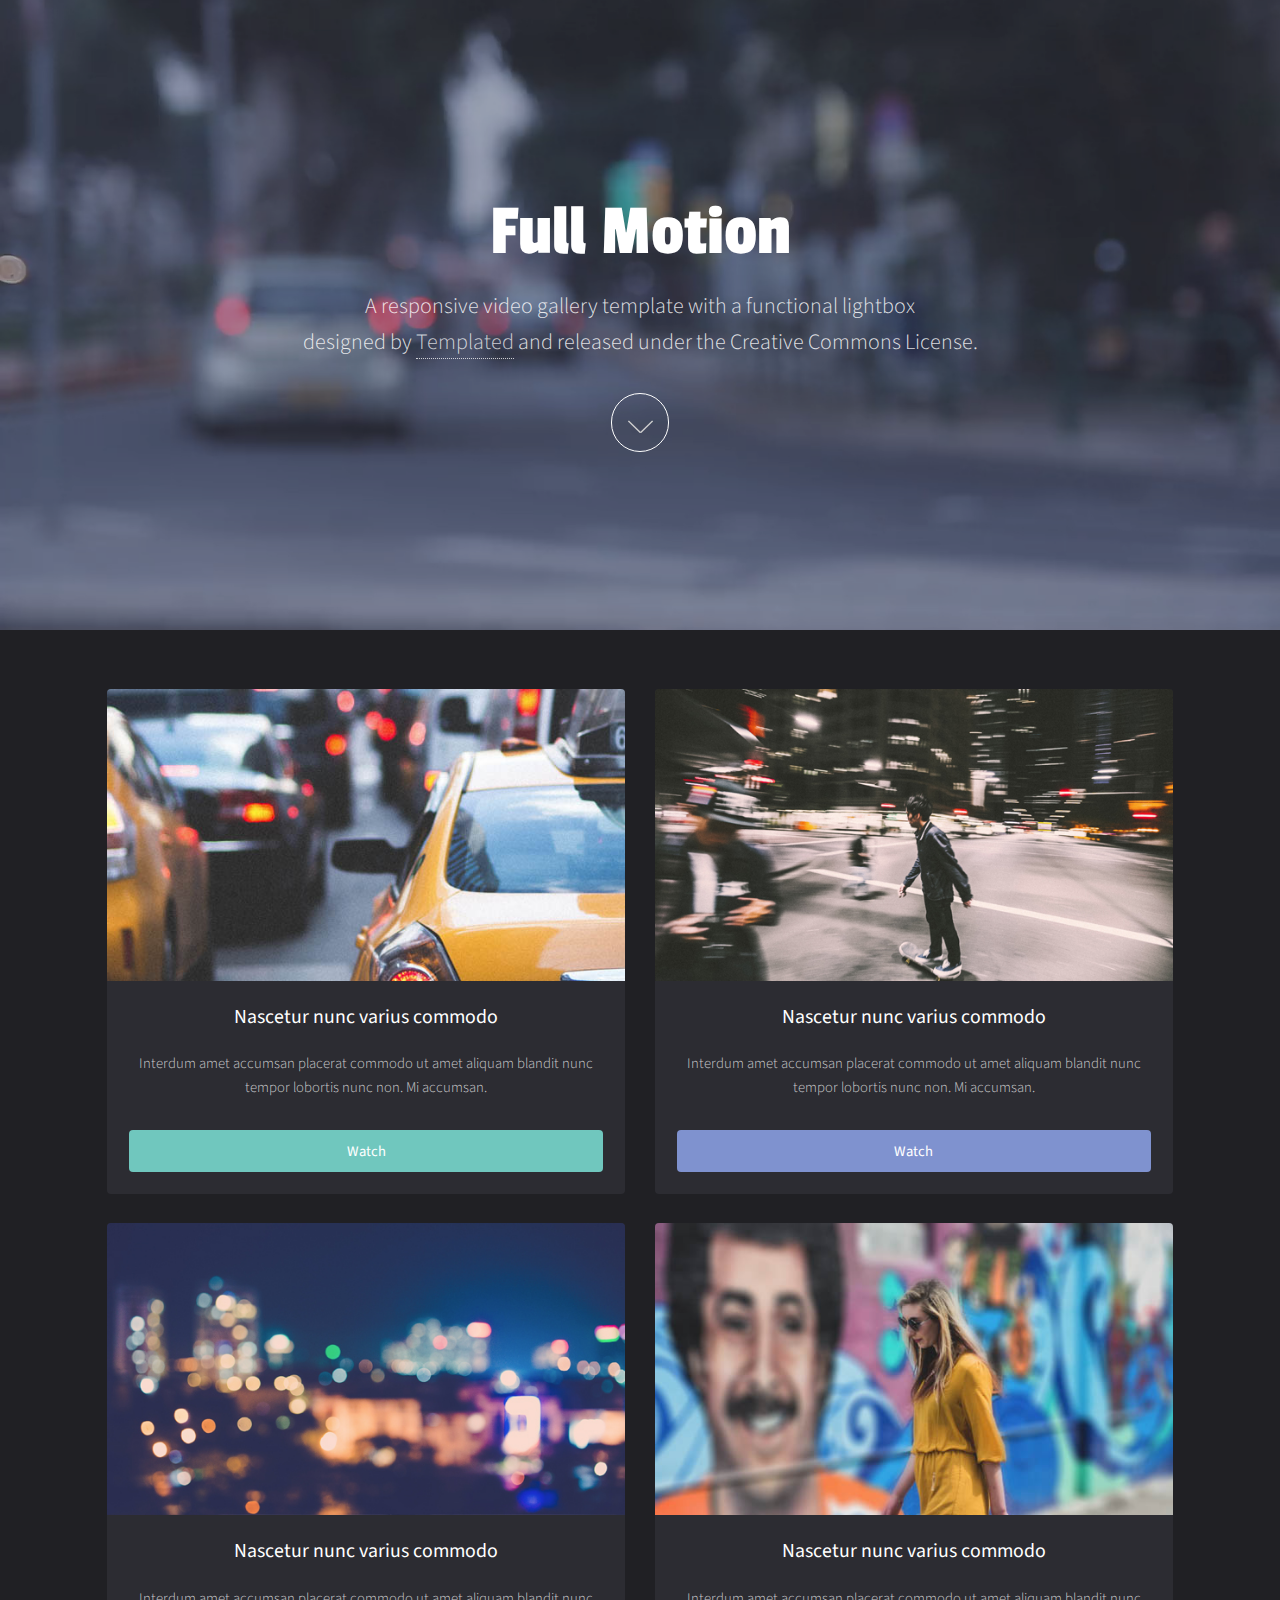
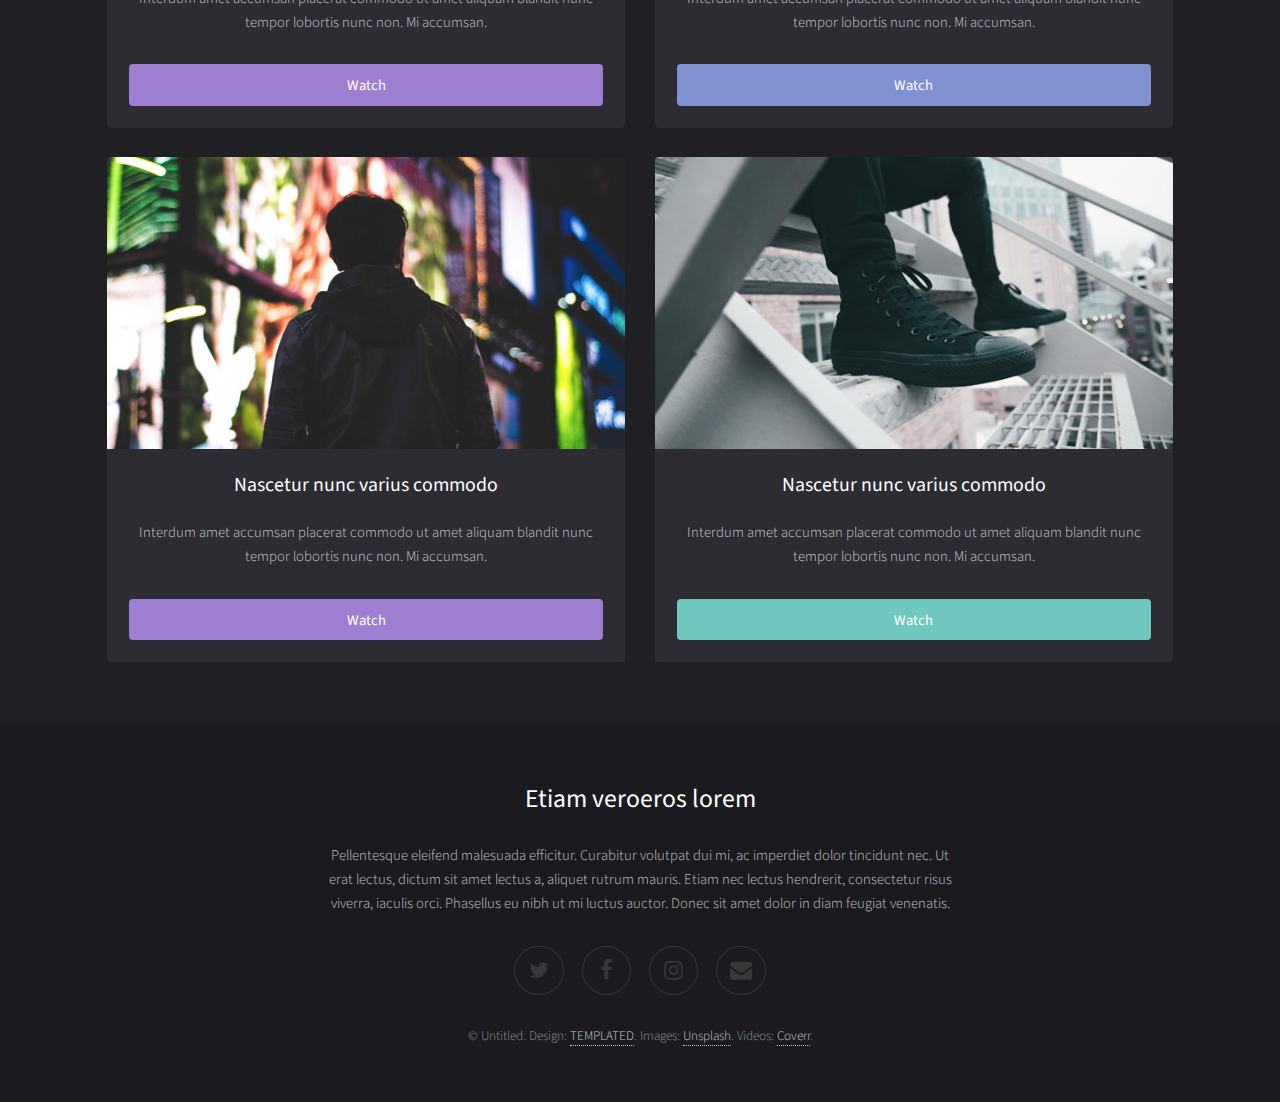
==== templated-fullmotion/index.html @ 02706903 "hi" ====
<!DOCTYPE HTML>
<!--
	Full Motion by TEMPLATED
	templated.co @templatedco
	Released for free under the Creative Commons Attribution 3.0 license (templated.co/license)
-->
<html>
	<head>
		<title>Full Motion</title>
		<meta charset="utf-8" />
		<meta name="viewport" content="width=device-width, initial-scale=1" />
		<link rel="stylesheet" href="assets/css/main.css" />
	</head>
	<body id="top">

			<!-- Banner -->
			<!--
				To use a video as your background, set data-video to the name of your video without
				its extension (eg. images/banner). Your video must be available in both .mp4 and .webm
				formats to work correctly.
			-->
				<section id="banner" data-video="images/banner">
					<div class="inner">
						<header>
							<h1>Full Motion</h1>
							<p>A responsive video gallery template with a functional lightbox<br />
							designed by <a href="https://templated.co/">Templated</a> and released under the Creative Commons License.</p>
						</header>
						<a href="#main" class="more">Learn More</a>
					</div>
				</section>

			<!-- Main -->
				<div id="main">
					<div class="inner">

					<!-- Boxes -->
						<div class="thumbnails">

							<div class="box">
								<a href="https://youtu.be/s6zR2T9vn2c" class="image fit"><img src="images/pic01.jpg" alt="" /></a>
								<div class="inner">
									<h3>Nascetur nunc varius commodo</h3>
									<p>Interdum amet accumsan placerat commodo ut amet aliquam blandit nunc tempor lobortis nunc non. Mi accumsan.</p>
									<a href="https://youtu.be/s6zR2T9vn2c" class="button fit" data-poptrox="youtube,800x400">Watch</a>
								</div>
							</div>

							<div class="box">
								<a href="https://youtu.be/s6zR2T9vn2c" class="image fit"><img src="images/pic02.jpg" alt="" /></a>
								<div class="inner">
									<h3>Nascetur nunc varius commodo</h3>
									<p>Interdum amet accumsan placerat commodo ut amet aliquam blandit nunc tempor lobortis nunc non. Mi accumsan.</p>
									<a href="https://youtu.be/s6zR2T9vn2c" class="button style2 fit" data-poptrox="youtube,800x400">Watch</a>
								</div>
							</div>

							<div class="box">
								<a href="https://youtu.be/s6zR2T9vn2c" class="image fit"><img src="images/pic03.jpg" alt="" /></a>
								<div class="inner">
									<h3>Nascetur nunc varius commodo</h3>
									<p>Interdum amet accumsan placerat commodo ut amet aliquam blandit nunc tempor lobortis nunc non. Mi accumsan.</p>
									<a href="https://youtu.be/s6zR2T9vn2c" class="button style3 fit" data-poptrox="youtube,800x400">Watch</a>
								</div>
							</div>

							<div class="box">
								<a href="https://youtu.be/s6zR2T9vn2c" class="image fit"><img src="images/pic04.jpg" alt="" /></a>
								<div class="inner">
									<h3>Nascetur nunc varius commodo</h3>
									<p>Interdum amet accumsan placerat commodo ut amet aliquam blandit nunc tempor lobortis nunc non. Mi accumsan.</p>
									<a href="https://youtu.be/s6zR2T9vn2c" class="button style2 fit" data-poptrox="youtube,800x400">Watch</a>
								</div>
							</div>

							<div class="box">
								<a href="https://youtu.be/s6zR2T9vn2c" class="image fit"><img src="images/pic05.jpg" alt="" /></a>
								<div class="inner">
									<h3>Nascetur nunc varius commodo</h3>
									<p>Interdum amet accumsan placerat commodo ut amet aliquam blandit nunc tempor lobortis nunc non. Mi accumsan.</p>
									<a href="https://youtu.be/s6zR2T9vn2c" class="button style3 fit" data-poptrox="youtube,800x400">Watch</a>
								</div>
							</div>

							<div class="box">
								<a href="https://youtu.be/s6zR2T9vn2c" class="image fit"><img src="images/pic06.jpg" alt="" /></a>
								<div class="inner">
									<h3>Nascetur nunc varius commodo</h3>
									<p>Interdum amet accumsan placerat commodo ut amet aliquam blandit nunc tempor lobortis nunc non. Mi accumsan.</p>
									<a href="https://youtu.be/s6zR2T9vn2c" class="button fit" data-poptrox="youtube,800x400">Watch</a>
								</div>
							</div>

						</div>

					</div>
				</div>

			<!-- Footer -->
				<footer id="footer">
					<div class="inner">
						<h2>Etiam veroeros lorem</h2>
						<p>Pellentesque eleifend malesuada efficitur. Curabitur volutpat dui mi, ac imperdiet dolor tincidunt nec. Ut erat lectus, dictum sit amet lectus a, aliquet rutrum mauris. Etiam nec lectus hendrerit, consectetur risus viverra, iaculis orci. Phasellus eu nibh ut mi luctus auctor. Donec sit amet dolor in diam feugiat venenatis. </p>

						<ul class="icons">
							<li><a href="#" class="icon fa-twitter"><span class="label">Twitter</span></a></li>
							<li><a href="#" class="icon fa-facebook"><span class="label">Facebook</span></a></li>
							<li><a href="#" class="icon fa-instagram"><span class="label">Instagram</span></a></li>
							<li><a href="#" class="icon fa-envelope"><span class="label">Email</span></a></li>
						</ul>
						<p class="copyright">&copy; Untitled. Design: <a href="https://templated.co">TEMPLATED</a>. Images: <a href="https://unsplash.com/">Unsplash</a>. Videos: <a href="http://coverr.co/">Coverr</a>.</p>
					</div>
				</footer>

		<!-- Scripts -->
			<script src="assets/js/jquery.min.js"></script>
			<script src="assets/js/jquery.scrolly.min.js"></script>
			<script src="assets/js/jquery.poptrox.min.js"></script>
			<script src="assets/js/skel.min.js"></script>
			<script src="assets/js/util.js"></script>
			<script src="assets/js/main.js"></script>

	</body>
</html>
---- templated-fullmotion/assets/css/main.css ----
@charset "UTF-8";
@import url(font-awesome.min.css);
@import url("https://fonts.googleapis.com/css?family=Source+Sans+Pro:300,400|Passion+One:400");

/*
	Full Motion by TEMPLATED
	templated.co @templatedco
	Released for free under the Creative Commons Attribution 3.0 license (templated.co/license)
*/

/* Reset */

	html, body, div, span, applet, object, iframe, h1, h2, h3, h4, h5, h6, p, blockquote, pre, a, abbr, acronym, address, big, cite, code, del, dfn, em, img, ins, kbd, q, s, samp, small, strike, strong, sub, sup, tt, var, b, u, i, center, dl, dt, dd, ol, ul, li, fieldset, form, label, legend, table, caption, tbody, tfoot, thead, tr, th, td, article, aside, canvas, details, embed, figure, figcaption, footer, header, hgroup, menu, nav, output, ruby, section, summary, time, mark, audio, video {
		margin: 0;
		padding: 0;
		border: 0;
		font-size: 100%;
		font: inherit;
		vertical-align: baseline;
	}

	article, aside, details, figcaption, figure, footer, header, hgroup, menu, nav, section {
		display: block;
	}

	body {
		line-height: 1;
	}

	ol, ul {
		list-style: none;
	}

	blockquote, q {
		quotes: none;
	}

	blockquote:before, blockquote:after, q:before, q:after {
		content: '';
		content: none;
	}

	table {
		border-collapse: collapse;
		border-spacing: 0;
	}

	body {
		-webkit-text-size-adjust: none;
	}

/* Box Model */

	*, *:before, *:after {
		-moz-box-sizing: border-box;
		-webkit-box-sizing: border-box;
		box-sizing: border-box;
	}

/* Basic */

	@-ms-viewport {
		width: device-width;
	}

	body {
		-ms-overflow-style: scrollbar;
	}

	@media screen and (max-width: 480px) {

		html, body {
			min-width: 320px;
		}

	}

	body {
		background: #202024;
	}

		body.is-loading *, body.is-loading *:before, body.is-loading *:after {
			-moz-animation: none !important;
			-webkit-animation: none !important;
			-ms-animation: none !important;
			animation: none !important;
			-moz-transition: none !important;
			-webkit-transition: none !important;
			-ms-transition: none !important;
			transition: none !important;
		}

/* Type */

	body, input, select, textarea {
		color: rgba(255, 255, 255, 0.75);
		font-family: "Source Sans Pro", sans-serif;
		font-size: 14pt;
		font-weight: 300;
		line-height: 1.65;
	}

		@media screen and (max-width: 1680px) {

			body, input, select, textarea {
				font-size: 11pt;
			}

		}

		@media screen and (max-width: 1280px) {

			body, input, select, textarea {
				font-size: 11pt;
			}

		}

		@media screen and (max-width: 980px) {

			body, input, select, textarea {
				font-size: 12pt;
			}

		}

		@media screen and (max-width: 736px) {

			body, input, select, textarea {
				font-size: 12pt;
			}

		}

		@media screen and (max-width: 480px) {

			body, input, select, textarea {
				font-size: 12pt;
			}

		}

	a {
		-moz-transition: background-color 0.2s ease-in-out, color 0.2s ease-in-out;
		-webkit-transition: background-color 0.2s ease-in-out, color 0.2s ease-in-out;
		-ms-transition: background-color 0.2s ease-in-out, color 0.2s ease-in-out;
		transition: background-color 0.2s ease-in-out, color 0.2s ease-in-out;
		color: rgba(255, 255, 255, 0.75);
		text-decoration: none;
		border-bottom: 1px dotted;
		outline: 0;
	}

		a:hover {
			color: #FFF;
			border: none;
		}

	strong, b {
		color: #fff;
		font-weight: 400;
	}

	em, i {
		font-style: italic;
	}

	p {
		margin: 0 0 2em 0;
	}

	h1, h2, h3, h4, h5, h6 {
		color: #fff;
		font-weight: 400;
		line-height: 1.5;
		margin: 0 0 1em 0;
	}

		h1 a, h2 a, h3 a, h4 a, h5 a, h6 a {
			color: inherit;
			text-decoration: none;
		}

	h2 {
		font-size: 1.75em;
	}

	h3 {
		font-size: 1.35em;
	}

	h4 {
		font-size: 1.1em;
	}

	h5 {
		font-size: 0.9em;
	}

	h6 {
		font-size: 0.7em;
	}

	sub {
		font-size: 0.8em;
		position: relative;
		top: 0.5em;
	}

	sup {
		font-size: 0.8em;
		position: relative;
		top: -0.5em;
	}

	blockquote {
		border-left: solid 4px rgba(144, 144, 144, 0.25);
		font-style: italic;
		margin: 0 0 2em 0;
		padding: 0.5em 0 0.5em 2em;
	}

	code {
		background: rgba(144, 144, 144, 0.075);
		border-radius: 4px;
		border: solid 1px rgba(144, 144, 144, 0.25);
		font-family: "Courier New", monospace;
		font-size: 0.9em;
		margin: 0 0.25em;
		padding: 0.25em 0.65em;
	}

	pre {
		-webkit-overflow-scrolling: touch;
		font-family: "Courier New", monospace;
		font-size: 0.9em;
		margin: 0 0 2em 0;
	}

		pre code {
			display: block;
			line-height: 1.75;
			padding: 1em 1.5em;
			overflow-x: auto;
		}

	hr {
		border: 0;
		border-bottom: solid 1px rgba(144, 144, 144, 0.25);
		margin: 2em 0;
	}

		hr.major {
			margin: 3em 0;
		}

	.align-left {
		text-align: left;
	}

	.align-center {
		text-align: center;
	}

	.align-right {
		text-align: right;
	}

/* Section/Article */

	section.special, article.special {
		text-align: center;
	}

	header p {
		color: rgba(255, 255, 255, 0.5);
		position: relative;
		margin: 0 0 1.5em 0;
	}

	header h2 + p {
		font-size: 1.25em;
		margin-top: -1em;
	}

	header h3 + p {
		font-size: 1.1em;
		margin-top: -0.8em;
	}

	header h4 + p,
	header h5 + p,
	header h6 + p {
		font-size: 0.9em;
		margin-top: -0.6em;
	}

/* Box */

	.thumbnails {
		display: -moz-flex;
		display: -webkit-flex;
		display: -ms-flex;
		display: flex;
		-moz-align-items: stretch;
		-webkit-align-items: stretch;
		-ms-align-items: stretch;
		align-items: stretch;
		-moz-justify-content: center;
		-webkit-justify-content: center;
		-ms-justify-content: center;
		justify-content: center;
		-moz-flex-wrap: wrap;
		-webkit-flex-wrap: wrap;
		-ms-flex-wrap: wrap;
		flex-wrap: wrap;
	}

		.thumbnails .box {
			margin: 0 1em 2em 1em;
			width: 30%;
		}

			@media screen and (max-width: 1280px) {

				.thumbnails .box {
					width: 45%;
				}

			}

			@media screen and (max-width: 736px) {

				.thumbnails .box {
					width: 100%;
				}

			}

/* Form */

	form {
		margin: 0 0 2em 0;
	}

	label {
		color: #fff;
		display: block;
		font-size: 0.9em;
		font-weight: 400;
		margin: 0 0 1em 0;
	}

	input[type="text"],
	input[type="password"],
	input[type="email"],
	input[type="tel"],
	select,
	textarea {
		-moz-appearance: none;
		-webkit-appearance: none;
		-ms-appearance: none;
		appearance: none;
		background: rgba(144, 144, 144, 0.075);
		border-radius: 4px;
		border: none;
		border: solid 1px rgba(144, 144, 144, 0.25);
		color: inherit;
		display: block;
		outline: 0;
		padding: 0 1em;
		text-decoration: none;
		width: 100%;
	}

		input[type="text"]:invalid,
		input[type="password"]:invalid,
		input[type="email"]:invalid,
		input[type="tel"]:invalid,
		select:invalid,
		textarea:invalid {
			box-shadow: none;
		}

		input[type="text"]:focus,
		input[type="password"]:focus,
		input[type="email"]:focus,
		input[type="tel"]:focus,
		select:focus,
		textarea:focus {
			border-color: #ff8686;
			box-shadow: 0 0 0 1px #ff8686;
		}

	.select-wrapper {
		text-decoration: none;
		display: block;
		position: relative;
	}

		.select-wrapper:before {
			content: "";
			-moz-osx-font-smoothing: grayscale;
			-webkit-font-smoothing: antialiased;
			font-family: FontAwesome;
			font-style: normal;
			font-weight: normal;
			text-transform: none !important;
		}

		.select-wrapper:before {
			color: rgba(144, 144, 144, 0.25);
			display: block;
			height: 2.75em;
			line-height: 2.75em;
			pointer-events: none;
			position: absolute;
			right: 0;
			text-align: center;
			top: 0;
			width: 2.75em;
		}

		.select-wrapper select::-ms-expand {
			display: none;
		}

	input[type="text"],
	input[type="password"],
	input[type="email"],
	select {
		height: 2.75em;
	}

	textarea {
		padding: 0.75em 1em;
	}

	input[type="checkbox"],
	input[type="radio"] {
		-moz-appearance: none;
		-webkit-appearance: none;
		-ms-appearance: none;
		appearance: none;
		display: block;
		float: left;
		margin-right: -2em;
		opacity: 0;
		width: 1em;
		z-index: -1;
	}

		input[type="checkbox"] + label,
		input[type="radio"] + label {
			text-decoration: none;
			color: rgba(255, 255, 255, 0.75);
			cursor: pointer;
			display: inline-block;
			font-size: 1em;
			font-weight: 300;
			padding-left: 2.4em;
			padding-right: 0.75em;
			position: relative;
		}

			input[type="checkbox"] + label:before,
			input[type="radio"] + label:before {
				-moz-osx-font-smoothing: grayscale;
				-webkit-font-smoothing: antialiased;
				font-family: FontAwesome;
				font-style: normal;
				font-weight: normal;
				text-transform: none !important;
			}

			input[type="checkbox"] + label:before,
			input[type="radio"] + label:before {
				background: rgba(144, 144, 144, 0.075);
				border-radius: 4px;
				border: solid 1px rgba(144, 144, 144, 0.25);
				content: '';
				display: inline-block;
				height: 1.65em;
				left: 0;
				line-height: 1.58125em;
				position: absolute;
				text-align: center;
				top: 0;
				width: 1.65em;
			}

		input[type="checkbox"]:checked + label:before,
		input[type="radio"]:checked + label:before {
			background: #ff8686;
			border-color: #ff8686;
			color: #ffffff;
			content: '\f00c';
		}

		input[type="checkbox"]:focus + label:before,
		input[type="radio"]:focus + label:before {
			border-color: #ff8686;
			box-shadow: 0 0 0 1px #ff8686;
		}

	input[type="checkbox"] + label:before {
		border-radius: 4px;
	}

	input[type="radio"] + label:before {
		border-radius: 100%;
	}

	::-webkit-input-placeholder {
		color: rgba(255, 255, 255, 0.5) !important;
		opacity: 1.0;
	}

	:-moz-placeholder {
		color: rgba(255, 255, 255, 0.5) !important;
		opacity: 1.0;
	}

	::-moz-placeholder {
		color: rgba(255, 255, 255, 0.5) !important;
		opacity: 1.0;
	}

	:-ms-input-placeholder {
		color: rgba(255, 255, 255, 0.5) !important;
		opacity: 1.0;
	}

	.formerize-placeholder {
		color: rgba(255, 255, 255, 0.5) !important;
		opacity: 1.0;
	}

/* Box */

	.box {
		border-radius: 4px;
		margin-bottom: 2em;
		background: #2c2c32;
		text-align: center;
	}

		.box > :last-child,
		.box > :last-child > :last-child,
		.box > :last-child > :last-child > :last-child {
			margin-bottom: 0;
		}

		.box .image.fit {
			margin: 0;
		}

		.box .image img {
			border-radius: 4px 4px 0 0;
		}

		.box .inner {
			padding: 1.5em;
			width: 100% !important;
		}

			@media screen and (max-width: 480px) {

				.box .inner {
					padding: 1em;
				}

			}

		.box.alt {
			border: 0;
			border-radius: 0;
			padding: 0;
		}

/* Icon */

	.icon {
		text-decoration: none;
		border-bottom: none;
		position: relative;
	}

		.icon:before {
			-moz-osx-font-smoothing: grayscale;
			-webkit-font-smoothing: antialiased;
			font-family: FontAwesome;
			font-style: normal;
			font-weight: normal;
			text-transform: none !important;
		}

		.icon > .label {
			display: none;
		}

/* Image */

	.image {
		border-radius: 4px;
		border: 0;
		display: inline-block;
		position: relative;
	}

		.image img {
			border-radius: 4px;
			display: block;
		}

		.image.left, .image.right {
			max-width: 40%;
		}

			.image.left img, .image.right img {
				width: 100%;
			}

		.image.left {
			float: left;
			padding: 0 1.5em 1em 0;
			top: 0.25em;
		}

		.image.right {
			float: right;
			padding: 0 0 1em 1.5em;
			top: 0.25em;
		}

		.image.fit {
			display: block;
			margin: 0 0 2em 0;
			width: 100%;
		}

			.image.fit img {
				width: 100%;
			}

		.image.main {
			display: block;
			margin: 0 0 3em 0;
			width: 100%;
		}

			.image.main img {
				width: 100%;
			}

/* List */

	ol {
		list-style: decimal;
		margin: 0 0 2em 0;
		padding-left: 1.25em;
	}

		ol li {
			padding-left: 0.25em;
		}

	ul {
		list-style: disc;
		margin: 0 0 2em 0;
		padding-left: 1em;
	}

		ul li {
			padding-left: 0.5em;
		}

		ul.alt {
			list-style: none;
			padding-left: 0;
		}

			ul.alt li {
				border-top: solid 1px rgba(144, 144, 144, 0.25);
				padding: 0.5em 0;
			}

				ul.alt li:first-child {
					border-top: 0;
					padding-top: 0;
				}

		ul.icons {
			cursor: default;
			list-style: none;
			padding-left: 0;
		}

			ul.icons li {
				display: inline-block;
				text-align: center;
				padding-left: 0;
				padding-right: 1em;
			}

				ul.icons li a {
					display: block;
					border-radius: 100%;
					margin: 0;
					padding: 0.5em;
					border: solid 1px rgba(144, 144, 144, 0.25);
					color: rgba(144, 144, 144, 0.25);
				}

					ul.icons li a:before {
						font-size: 1.5em;
						display: block;
						width: 1.5em;
						height: 1.5em;
						line-height: 1.5em;
					}

					ul.icons li a:hover {
						background-color: #202024;
						color: #FFF;
					}

				ul.icons li:last-child {
					padding-right: 0;
				}

		ul.actions {
			cursor: default;
			list-style: none;
			padding-left: 0;
		}

			ul.actions li {
				display: inline-block;
				padding: 0 1em 0 0;
				vertical-align: middle;
			}

				ul.actions li:last-child {
					padding-right: 0;
				}

			ul.actions.small li {
				padding: 0 0.5em 0 0;
			}

			ul.actions.vertical li {
				display: block;
				padding: 1em 0 0 0;
			}

				ul.actions.vertical li:first-child {
					padding-top: 0;
				}

				ul.actions.vertical li > * {
					margin-bottom: 0;
				}

			ul.actions.vertical.small li {
				padding: 0.5em 0 0 0;
			}

				ul.actions.vertical.small li:first-child {
					padding-top: 0;
				}

			ul.actions.fit {
				display: table;
				margin-left: -1em;
				padding: 0;
				table-layout: fixed;
				width: calc(100% + 1em);
			}

				ul.actions.fit li {
					display: table-cell;
					padding: 0 0 0 1em;
				}

					ul.actions.fit li > * {
						margin-bottom: 0;
					}

				ul.actions.fit.small {
					margin-left: -0.5em;
					width: calc(100% + 0.5em);
				}

					ul.actions.fit.small li {
						padding: 0 0 0 0.5em;
					}

			@media screen and (max-width: 480px) {

				ul.actions {
					margin: 0 0 2em 0;
				}

					ul.actions li {
						padding: 1em 0 0 0;
						display: block;
						text-align: center;
						width: 100%;
					}

						ul.actions li:first-child {
							padding-top: 0;
						}

						ul.actions li > * {
							width: 100%;
							margin: 0 !important;
						}

							ul.actions li > *.icon:before {
								margin-left: -2em;
							}

					ul.actions.small li {
						padding: 0.5em 0 0 0;
					}

						ul.actions.small li:first-child {
							padding-top: 0;
						}

			}

	dl {
		margin: 0 0 2em 0;
	}

		dl dt {
			display: block;
			font-weight: 400;
			margin: 0 0 1em 0;
		}

		dl dd {
			margin-left: 2em;
		}

/* Table */

	.table-wrapper {
		-webkit-overflow-scrolling: touch;
		overflow-x: auto;
	}

	table {
		margin: 0 0 2em 0;
		width: 100%;
	}

		table tbody tr {
			border: solid 1px rgba(144, 144, 144, 0.25);
			border-left: 0;
			border-right: 0;
		}

			table tbody tr:nth-child(2n + 1) {
				background-color: rgba(144, 144, 144, 0.075);
			}

		table td {
			padding: 0.75em 0.75em;
		}

		table th {
			color: #fff;
			font-size: 0.9em;
			font-weight: 400;
			padding: 0 0.75em 0.75em 0.75em;
			text-align: left;
		}

		table thead {
			border-bottom: solid 2px rgba(144, 144, 144, 0.25);
		}

		table tfoot {
			border-top: solid 2px rgba(144, 144, 144, 0.25);
		}

		table.alt {
			border-collapse: separate;
		}

			table.alt tbody tr td {
				border: solid 1px rgba(144, 144, 144, 0.25);
				border-left-width: 0;
				border-top-width: 0;
			}

				table.alt tbody tr td:first-child {
					border-left-width: 1px;
				}

			table.alt tbody tr:first-child td {
				border-top-width: 1px;
			}

			table.alt thead {
				border-bottom: 0;
			}

			table.alt tfoot {
				border-top: 0;
			}

/* Button */

	input[type="submit"],
	input[type="reset"],
	input[type="button"],
	button,
	.button {
		-moz-appearance: none;
		-webkit-appearance: none;
		-ms-appearance: none;
		appearance: none;
		-moz-transition: background-color 0.2s ease-in-out, color 0.2s ease-in-out;
		-webkit-transition: background-color 0.2s ease-in-out, color 0.2s ease-in-out;
		-ms-transition: background-color 0.2s ease-in-out, color 0.2s ease-in-out;
		transition: background-color 0.2s ease-in-out, color 0.2s ease-in-out;
		background-color: #70c7be;
		border-radius: 4px;
		border: 0;
		color: #ffffff !important;
		cursor: pointer;
		display: inline-block;
		font-weight: 400;
		height: 2.85em;
		line-height: 2.95em;
		padding: 0 1.5em;
		text-align: center;
		text-decoration: none;
		white-space: nowrap;
	}

		input[type="submit"]:hover,
		input[type="reset"]:hover,
		input[type="button"]:hover,
		button:hover,
		.button:hover {
			background-color: #82cec6;
		}

		input[type="submit"]:active,
		input[type="reset"]:active,
		input[type="button"]:active,
		button:active,
		.button:active {
			background-color: #5ec0b6;
		}

		input[type="submit"].icon,
		input[type="reset"].icon,
		input[type="button"].icon,
		button.icon,
		.button.icon {
			padding-left: 1.35em;
		}

			input[type="submit"].icon:before,
			input[type="reset"].icon:before,
			input[type="button"].icon:before,
			button.icon:before,
			.button.icon:before {
				margin-right: 0.5em;
			}

		input[type="submit"].fit,
		input[type="reset"].fit,
		input[type="button"].fit,
		button.fit,
		.button.fit {
			display: block;
			margin: 0 0 1em 0;
			width: 100%;
		}

		input[type="submit"].small,
		input[type="reset"].small,
		input[type="button"].small,
		button.small,
		.button.small {
			font-size: 0.8em;
		}

		input[type="submit"].big,
		input[type="reset"].big,
		input[type="button"].big,
		button.big,
		.button.big {
			font-size: 1.35em;
		}

		input[type="submit"].disabled, input[type="submit"]:disabled,
		input[type="reset"].disabled,
		input[type="reset"]:disabled,
		input[type="button"].disabled,
		input[type="button"]:disabled,
		button.disabled,
		button:disabled,
		.button.disabled,
		.button:disabled {
			background-color: rgba(255, 255, 255, 0.75) !important;
			box-shadow: inset 0 -0.15em 0 0 rgba(0, 0, 0, 0.15);
			color: #202024 !important;
			cursor: default;
			opacity: 0.25;
		}

		input[type="submit"].style2,
		input[type="reset"].style2,
		input[type="button"].style2,
		button.style2,
		.button.style2 {
			background-color: #7f92cf;
		}

			input[type="submit"].style2:hover,
			input[type="reset"].style2:hover,
			input[type="button"].style2:hover,
			button.style2:hover,
			.button.style2:hover {
				background-color: #92a2d6;
			}

			input[type="submit"].style2:active,
			input[type="reset"].style2:active,
			input[type="button"].style2:active,
			button.style2:active,
			.button.style2:active {
				background-color: #6c82c8;
			}

		input[type="submit"].style3,
		input[type="reset"].style3,
		input[type="button"].style3,
		button.style3,
		.button.style3 {
			background-color: #9d7ed0;
		}

			input[type="submit"].style3:hover,
			input[type="reset"].style3:hover,
			input[type="button"].style3:hover,
			button.style3:hover,
			.button.style3:hover {
				background-color: #ab91d7;
			}

			input[type="submit"].style3:active,
			input[type="reset"].style3:active,
			input[type="button"].style3:active,
			button.style3:active,
			.button.style3:active {
				background-color: #8f6bc9;
			}

		@media screen and (max-width: 480px) {

			input[type="submit"],
			input[type="reset"],
			input[type="button"],
			button,
			.button {
				padding: 0;
			}

		}

/* Poptrox */

	.poptrox-popup {
		-moz-box-sizing: content-box;
		-webkit-box-sizing: content-box;
		-ms-box-sizing: content-box;
		box-sizing: content-box;
		background: #000;
		box-shadow: 0 0.5em 3em 0 rgba(0, 0, 0, 0.25);
		border-radius: 4px;
		padding: 2em;
		overflow: hidden;
	}

		.poptrox-popup .closer {
			-moz-transition: opacity 0.2s ease-in-out;
			-webkit-transition: opacity 0.2s ease-in-out;
			-ms-transition: opacity 0.2s ease-in-out;
			transition: opacity 0.2s ease-in-out;
			text-decoration: none;
			position: absolute;
			top: .5em;
			right: .5em;
			z-index: 11000;
			-webkit-tap-highlight-color: rgba(255, 255, 255, 0);
			white-space: nowrap;
			text-indent: 2em;
			overflow: hidden;
			width: 2em;
			height: 2em;
			display: block;
		}

			.poptrox-popup .closer:before {
				content: "\f00d";
				-moz-osx-font-smoothing: grayscale;
				-webkit-font-smoothing: antialiased;
				font-family: FontAwesome;
				font-style: normal;
				font-weight: normal;
				text-transform: none !important;
				display: block;
				position: relative;
				text-indent: 0;
				border-radius: 100%;
				box-shadow: inset 0 0 0 1px rgba(255, 255, 255, 0.25);
				color: #ffffff !important;
				width: 2em;
				height: 2em;
				line-height: 2em;
			}

		.poptrox-popup:hover .closer {
			opacity: 0.5;
		}

		.poptrox-popup:hover .closer:hover {
			opacity: 1.0;
		}

		@media screen and (max-width: 736px) {

			.poptrox-popup {
				padding: 0;
			}

				.poptrox-popup .closer {
					display: none !important;
				}

		}

/* Banner */

	#banner {
		-moz-align-items: center;
		-webkit-align-items: center;
		-ms-align-items: center;
		align-items: center;
		display: -moz-flex;
		display: -webkit-flex;
		display: -ms-flex;
		display: flex;
		-moz-justify-content: center;
		-webkit-justify-content: center;
		-ms-justify-content: center;
		justify-content: center;
		padding: 8em 4em 6em 4em;
		min-height: 70vh;
		background-image: url("../../images/banner.jpg");
		background-position: center;
		background-size: cover;
		background-repeat: no-repeat;
		border-top: 0;
		position: relative;
		text-align: center;
		overflow: hidden;
	}

		#banner .inner {
			text-align: center;
			position: relative;
			z-index: 2;
		}

		#banner h1 {
			color: #fff;
			font-size: 5em;
			font-weight: 400;
			font-family: 'Passion One', cursive;
			margin: 0;
		}

			@media screen and (max-width: 980px) {

				#banner h1 {
					font-size: 5em;
				}

			}

			@media screen and (max-width: 736px) {

				#banner h1 {
					font-size: 3em;
				}

			}

		#banner p {
			color: rgba(255, 255, 255, 0.85);
			font-size: 1.5em;
			font-weight: 300;
		}

			@media screen and (max-width: 980px) {

				#banner p {
					font-size: 1.5em;
				}

			}

			@media screen and (max-width: 480px) {

				#banner p {
					font-size: 1.25em;
				}

			}

		#banner a {
			color: rgba(255, 255, 255, 0.75);
			text-decoration: none;
			border-bottom: 1px dotted;
		}

			#banner a:hover {
				color: #FFF;
				border: none;
			}

		#banner .more {
			background-image: url("images/arrow.svg");
			background-position: center 1.35em;
			background-repeat: no-repeat;
			background-size: auto;
			border: 1px solid #fff;
			border-radius: 100%;
			color: rgba(255, 255, 255, 0.75);
			display: block;
			height: 4em;
			text-indent: 4em;
			overflow: hidden;
			white-space: nowrap;
			width: 4em;
			z-index: 2;
			margin: 0 auto 2em auto;
		}

			#banner .more:hover {
				background-color: rgba(255, 255, 255, 0.05);
				border: 1px solid #fff;
				color: #FFF;
			}

		#banner video {
			-moz-transform: translateX(50%) translateY(50%);
			-webkit-transform: translateX(50%) translateY(50%);
			-ms-transform: translateX(50%) translateY(50%);
			transform: translateX(50%) translateY(50%);
			position: absolute;
			bottom: 50%;
			right: 50%;
			width: auto;
			height: auto;
			min-width: 100%;
			min-height: 100%;
			overflow: hidden;
		}

		#banner:before {
			-moz-transition: opacity 3s ease;
			-webkit-transition: opacity 3s ease;
			-ms-transition: opacity 3s ease;
			transition: opacity 3s ease;
			-moz-transition-delay: 1s;
			-webkit-transition-delay: 1s;
			-ms-transition-delay: 1s;
			transition-delay: 1s;
			content: '';
			background-color: #42424f;
			display: block;
			height: 100%;
			left: 0;
			opacity: 0.45;
			position: absolute;
			top: 0;
			width: 100%;
			z-index: 1;
		}

		@media screen and (max-width: 1280px) {

			#banner video {
				display: none;
			}

		}

		@media screen and (max-width: 980px) {

			#banner br {
				display: none;
			}

		}

		@media screen and (max-width: 736px) {

			#banner {
				min-height: 0;
				padding: 6em 2em 4em 2em;
			}

				#banner br {
					display: none;
				}

		}

		body.is-loading #banner:before {
			opacity: 1;
		}

/* Main */

	#main {
		padding: 4em 0 2em 0;
	}

		@media screen and (max-width: 736px) {

			#main {
				padding: 3em 0 1em 0;
			}

		}

		#main .inner {
			width: 90%;
			max-width: 80em;
			margin: 0 auto;
		}

			@media screen and (max-width: 480px) {

				#main .inner {
					width: 95%;
				}

			}

/* Footer */

	#footer {
		padding: 4em 0 2em 0;
		background-color: #1b1b1f;
		text-align: center;
	}

		#footer .inner {
			width: 50%;
			margin: 0 auto;
		}

			@media screen and (max-width: 980px) {

				#footer .inner {
					width: 75%;
				}

			}

			@media screen and (max-width: 480px) {

				#footer .inner {
					width: 90%;
				}

			}

		#footer .copyright {
			color: rgba(255, 255, 255, 0.5);
			font-size: 0.9em;
			margin: 0 0 2em 0;
			padding: 0;
			text-align: center;
		}

		@media screen and (max-width: 736px) {

			#footer {
				padding: 3em 0 1em 0;
			}

		}
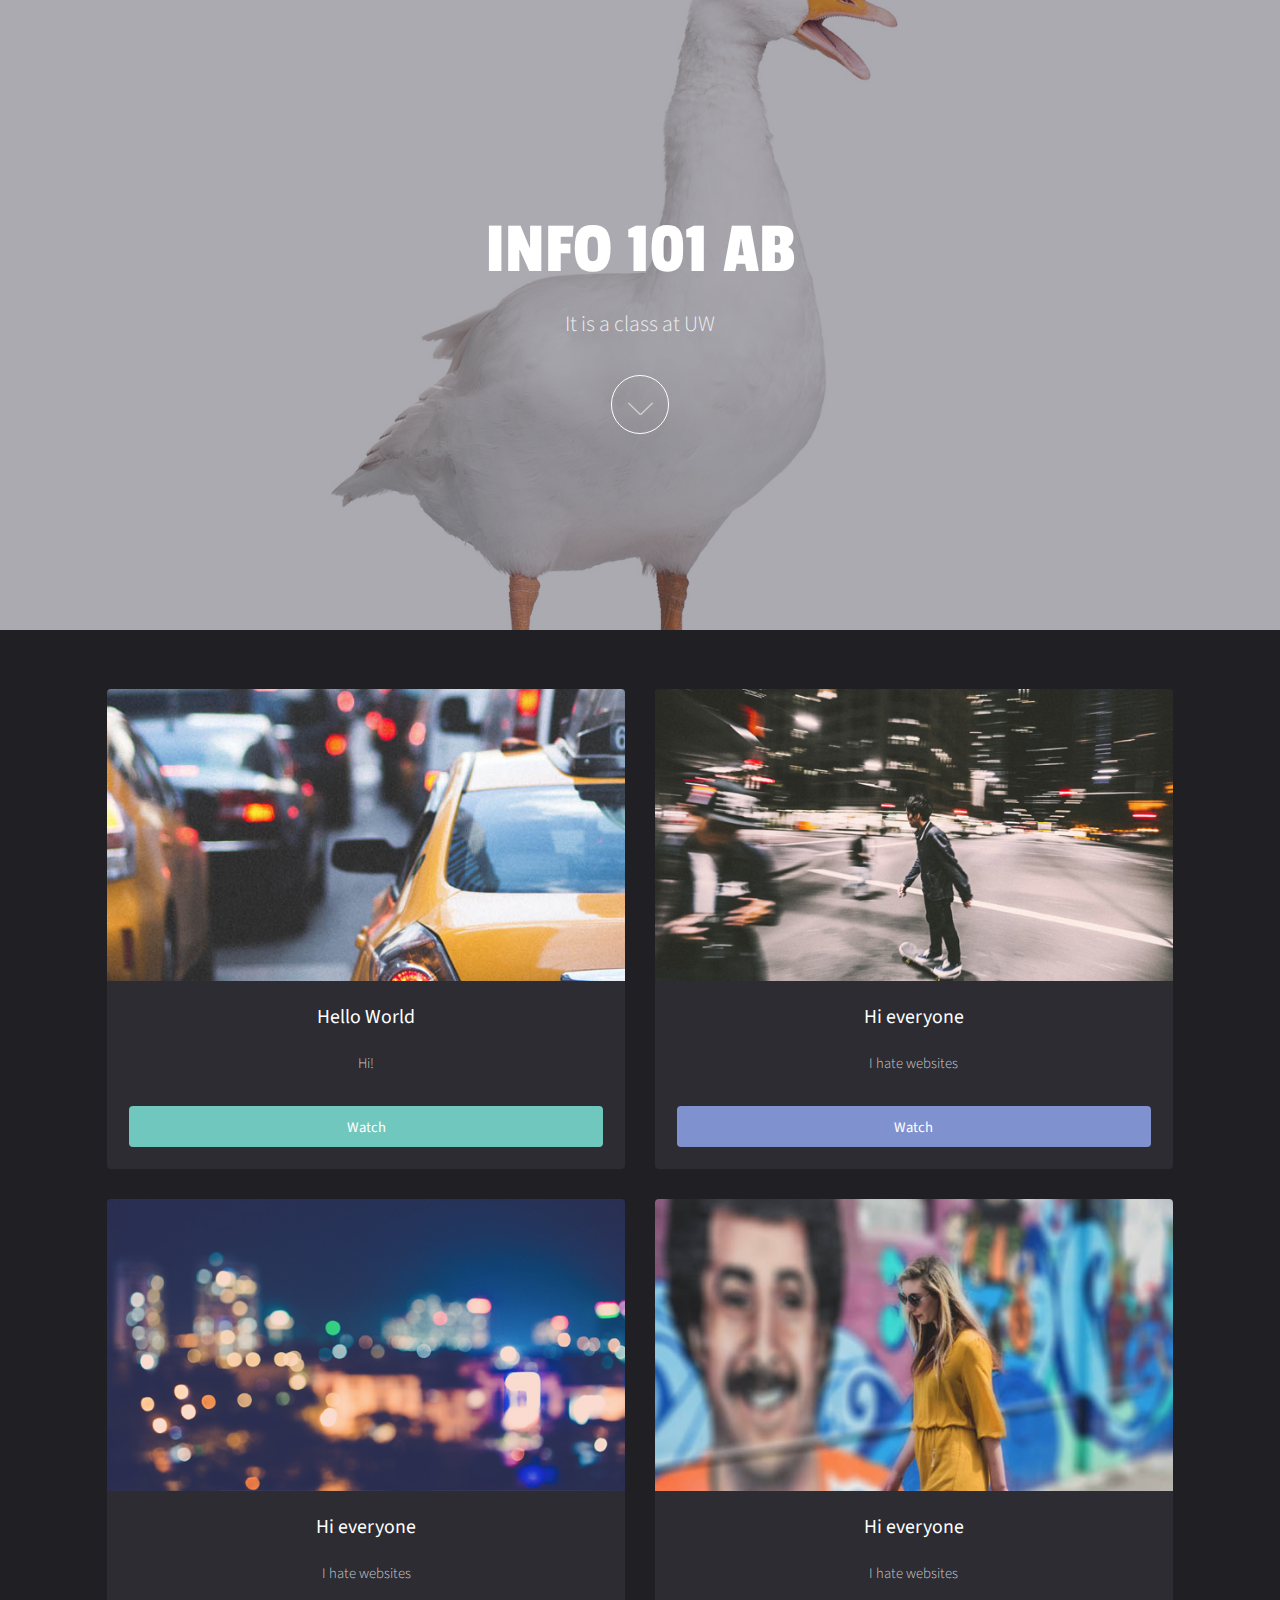
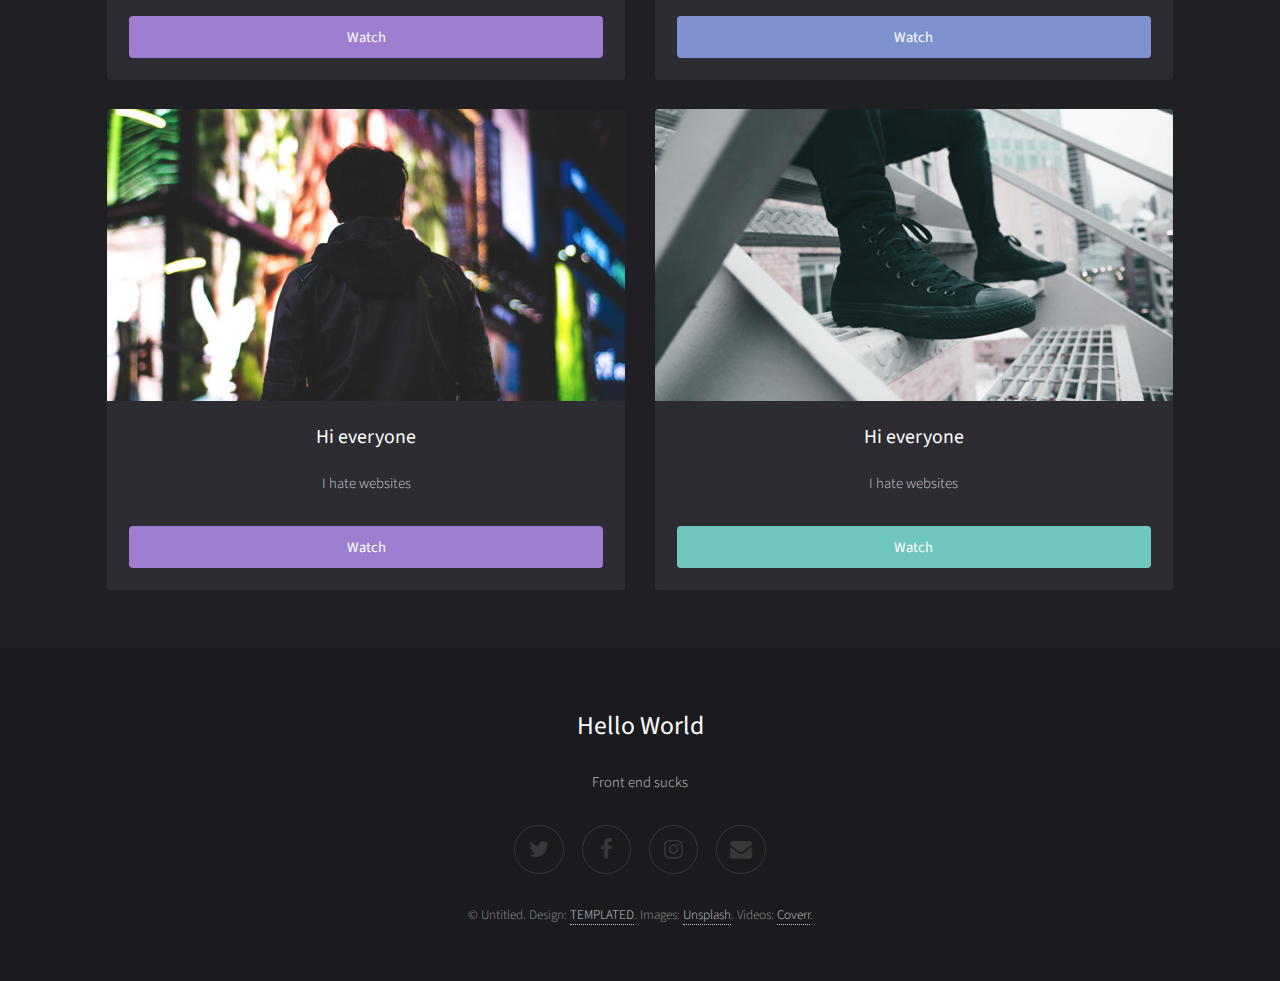
==== commit 302af56c: "added myFunSite.html" ====
--- a/templated-fullmotion/index.html
+++ b/templated-fullmotion/index.html
@@ -19,14 +19,14 @@
 				its extension (eg. images/banner). Your video must be available in both .mp4 and .webm
 				formats to work correctly.
 			-->
-				<section id="banner" data-video="images/banner">
+				<section id="banner" data-video="images/goose2.jpg">
 					<div class="inner">
 						<header>
-							<h1>Full Motion</h1>
-							<p>A responsive video gallery template with a functional lightbox<br />
-							designed by <a href="https://templated.co/">Templated</a> and released under the Creative Commons License.</p>
+							<h1>INFO 101 AB</h1>
+							<p>It is a class at UW<br />
+							</p>
 						</header>
-						<a href="#main" class="more">Learn More</a>
+						<a href="#main" class="more">Don't Learn More</a>
 					</div>
 				</section>
 
@@ -38,56 +38,56 @@
 						<div class="thumbnails">
 
 							<div class="box">
-								<a href="https://youtu.be/s6zR2T9vn2c" class="image fit"><img src="images/pic01.jpg" alt="" /></a>
+								<a href="https://www.youtube.com/watch?v=0JOzfl_NGKA" class="image fit"><img src="images/pic01.jpg" alt="" /></a>
 								<div class="inner">
-									<h3>Nascetur nunc varius commodo</h3>
-									<p>Interdum amet accumsan placerat commodo ut amet aliquam blandit nunc tempor lobortis nunc non. Mi accumsan.</p>
-									<a href="https://youtu.be/s6zR2T9vn2c" class="button fit" data-poptrox="youtube,800x400">Watch</a>
+									<h3>Hello World</h3>
+									<p>Hi!</p>
+									<a href="https://www.youtube.com/watch?v=0JOzfl_NGKA" class="button fit" data-poptrox="youtube,800x400">Watch</a>
 								</div>
 							</div>
 
 							<div class="box">
-								<a href="https://youtu.be/s6zR2T9vn2c" class="image fit"><img src="images/pic02.jpg" alt="" /></a>
+								<a href="https://www.youtube.com/watch?v=0JOzfl_NGKA" class="image fit"><img src="images/pic02.jpg" alt="" /></a>
 								<div class="inner">
-									<h3>Nascetur nunc varius commodo</h3>
-									<p>Interdum amet accumsan placerat commodo ut amet aliquam blandit nunc tempor lobortis nunc non. Mi accumsan.</p>
-									<a href="https://youtu.be/s6zR2T9vn2c" class="button style2 fit" data-poptrox="youtube,800x400">Watch</a>
+									<h3>Hi everyone</h3>
+									<p>I hate websites</p>
+									<a href="https://www.youtube.com/watch?v=0JOzfl_NGKA" class="button style2 fit" data-poptrox="youtube,800x400">Watch</a>
 								</div>
 							</div>
 
 							<div class="box">
-								<a href="https://youtu.be/s6zR2T9vn2c" class="image fit"><img src="images/pic03.jpg" alt="" /></a>
+								<a href="https://www.youtube.com/watch?v=0JOzfl_NGKA" class="image fit"><img src="images/pic03.jpg" alt="" /></a>
 								<div class="inner">
-									<h3>Nascetur nunc varius commodo</h3>
-									<p>Interdum amet accumsan placerat commodo ut amet aliquam blandit nunc tempor lobortis nunc non. Mi accumsan.</p>
-									<a href="https://youtu.be/s6zR2T9vn2c" class="button style3 fit" data-poptrox="youtube,800x400">Watch</a>
+									<h3>Hi everyone</h3>
+									<p>I hate websites</p>
+									<a href="https://www.youtube.com/watch?v=0JOzfl_NGKA" class="button style3 fit" data-poptrox="youtube,800x400">Watch</a>
 								</div>
 							</div>
 
 							<div class="box">
-								<a href="https://youtu.be/s6zR2T9vn2c" class="image fit"><img src="images/pic04.jpg" alt="" /></a>
+								<a href="https://www.youtube.com/watch?v=0JOzfl_NGKA" class="image fit"><img src="images/pic04.jpg" alt="" /></a>
 								<div class="inner">
-									<h3>Nascetur nunc varius commodo</h3>
-									<p>Interdum amet accumsan placerat commodo ut amet aliquam blandit nunc tempor lobortis nunc non. Mi accumsan.</p>
-									<a href="https://youtu.be/s6zR2T9vn2c" class="button style2 fit" data-poptrox="youtube,800x400">Watch</a>
+									<h3>Hi everyone</h3>
+									<p>I hate websites</p>
+									<a href="https://www.youtube.com/watch?v=0JOzfl_NGKA" class="button style2 fit" data-poptrox="youtube,800x400">Watch</a>
 								</div>
 							</div>
 
 							<div class="box">
-								<a href="https://youtu.be/s6zR2T9vn2c" class="image fit"><img src="images/pic05.jpg" alt="" /></a>
+								<a href="https://www.youtube.com/watch?v=0JOzfl_NGKA" class="image fit"><img src="images/pic05.jpg" alt="" /></a>
 								<div class="inner">
-									<h3>Nascetur nunc varius commodo</h3>
-									<p>Interdum amet accumsan placerat commodo ut amet aliquam blandit nunc tempor lobortis nunc non. Mi accumsan.</p>
-									<a href="https://youtu.be/s6zR2T9vn2c" class="button style3 fit" data-poptrox="youtube,800x400">Watch</a>
+									<h3>Hi everyone</h3>
+									<p>I hate websites</p>
+									<a href="https://www.youtube.com/watch?v=0JOzfl_NGKA" class="button style3 fit" data-poptrox="youtube,800x400">Watch</a>
 								</div>
 							</div>
 
 							<div class="box">
-								<a href="https://youtu.be/s6zR2T9vn2c" class="image fit"><img src="images/pic06.jpg" alt="" /></a>
+								<a href="https://www.youtube.com/watch?v=0JOzfl_NGKA" class="image fit"><img src="images/pic06.jpg" alt="" /></a>
 								<div class="inner">
-									<h3>Nascetur nunc varius commodo</h3>
-									<p>Interdum amet accumsan placerat commodo ut amet aliquam blandit nunc tempor lobortis nunc non. Mi accumsan.</p>
-									<a href="https://youtu.be/s6zR2T9vn2c" class="button fit" data-poptrox="youtube,800x400">Watch</a>
+									<h3>Hi everyone</h3>
+									<p>I hate websites</p>
+									<a href="https://www.youtube.com/watch?v=0JOzfl_NGKA" class="button fit" data-poptrox="youtube,800x400">Watch</a>
 								</div>
 							</div>
 
@@ -99,8 +99,8 @@
 			<!-- Footer -->
 				<footer id="footer">
 					<div class="inner">
-						<h2>Etiam veroeros lorem</h2>
-						<p>Pellentesque eleifend malesuada efficitur. Curabitur volutpat dui mi, ac imperdiet dolor tincidunt nec. Ut erat lectus, dictum sit amet lectus a, aliquet rutrum mauris. Etiam nec lectus hendrerit, consectetur risus viverra, iaculis orci. Phasellus eu nibh ut mi luctus auctor. Donec sit amet dolor in diam feugiat venenatis. </p>
+						<h2>Hello World</h2>
+						<p>Front end sucks </p>
 
 						<ul class="icons">
 							<li><a href="#" class="icon fa-twitter"><span class="label">Twitter</span></a></li>
--- a/templated-fullmotion/assets/css/main.css
+++ b/templated-fullmotion/assets/css/main.css
@@ -1167,7 +1167,7 @@
 		justify-content: center;
 		padding: 8em 4em 6em 4em;
 		min-height: 70vh;
-		background-image: url("../../images/banner.jpg");
+		background-image: url("../../images/goose2.jpg");
 		background-position: center;
 		background-size: cover;
 		background-repeat: no-repeat;
